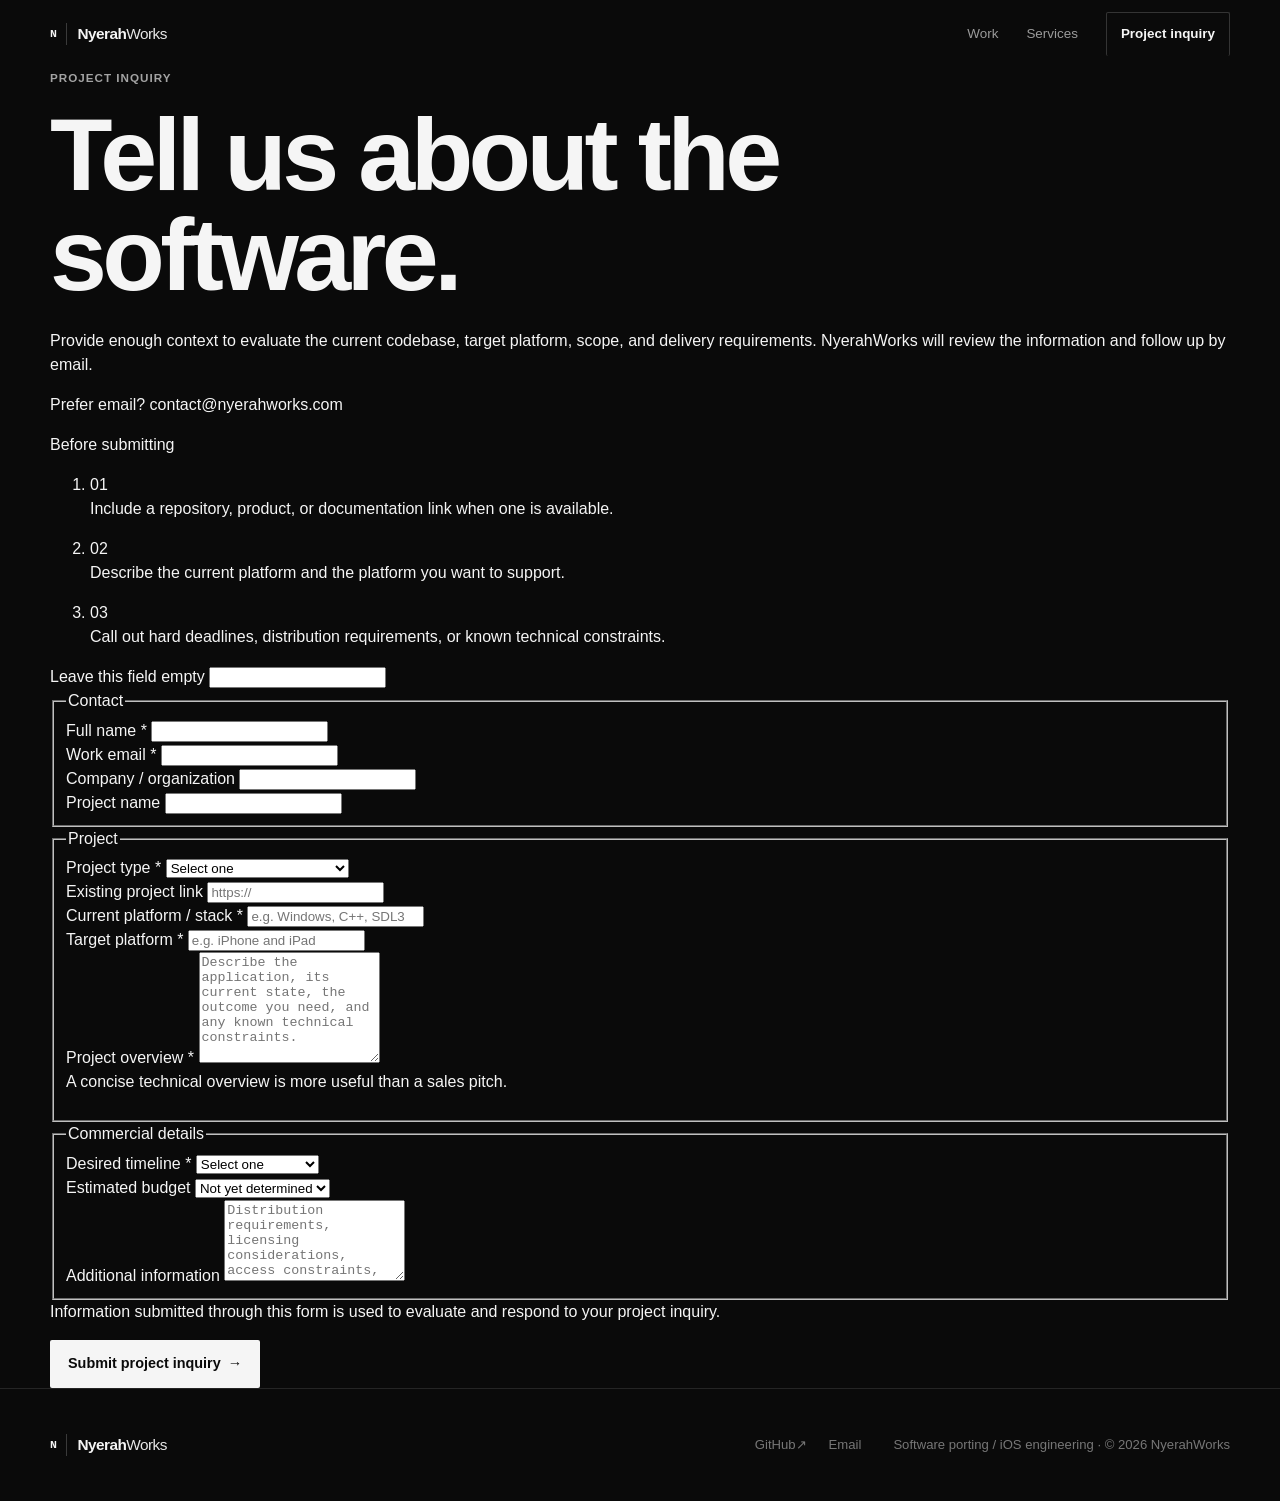
==== inquiry/index.html @ 9537b26c "Add professional project inquiry form" ====
<!doctype html>
<html lang="en">
<head>
  <meta charset="utf-8">
  <meta name="viewport" content="width=device-width, initial-scale=1, viewport-fit=cover">
  <meta name="description" content="Submit a project inquiry to NyerahWorks for software porting, iOS engineering, platform integration, and application modernization work.">
  <meta name="theme-color" content="#0a0a0a">
  <link rel="canonical" href="https://nyerahworks.com/inquiry/">
  <link rel="icon" href="../favicon.svg" type="image/svg+xml">
  <title>Project Inquiry — NyerahWorks</title>
  <link rel="stylesheet" href="../styles.css">
  <link rel="stylesheet" href="../polish.css">
  <link rel="stylesheet" href="inquiry.css">
  <script src="../script.js" defer></script>
</head>
<body>
  <a class="skip-link" href="#main">Skip to content</a>

  <header class="site-header" data-header>
    <div class="nav-shell">
      <a class="brand" href="../" aria-label="NyerahWorks home">
        <span class="brand-symbol" aria-hidden="true">N</span>
        <span class="brand-name"><span class="brand-heavy">Nyerah</span><span class="brand-light">Works</span></span>
      </a>

      <button class="menu-button" type="button" aria-expanded="false" aria-controls="site-nav" data-menu-button>
        <span class="menu-line"></span>
        <span class="menu-line"></span>
        <span class="sr-only">Toggle navigation</span>
      </button>

      <nav class="site-nav" id="site-nav" data-nav>
        <a href="../#work">Work</a>
        <a href="../#services">Services</a>
        <a class="nav-contact" href="./" aria-current="page">Project inquiry</a>
      </nav>
    </div>
  </header>

  <main id="main" class="inquiry-main">
    <section class="inquiry-hero">
      <div class="shell inquiry-hero-grid">
        <div data-reveal>
          <p class="kicker">Project inquiry</p>
          <h1>Tell us about the software.</h1>
        </div>
        <div class="inquiry-intro" data-reveal>
          <p>Provide enough context to evaluate the current codebase, target platform, scope, and delivery requirements. NyerahWorks will review the information and follow up by email.</p>
          <p class="inquiry-direct">Prefer email? <a href="mailto:contact@nyerahworks.com">contact@nyerahworks.com</a></p>
        </div>
      </div>
    </section>

    <section class="inquiry-section">
      <div class="shell inquiry-layout">
        <aside class="inquiry-aside" data-reveal>
          <p class="aside-label">Before submitting</p>
          <ol>
            <li><span>01</span><p>Include a repository, product, or documentation link when one is available.</p></li>
            <li><span>02</span><p>Describe the current platform and the platform you want to support.</p></li>
            <li><span>03</span><p>Call out hard deadlines, distribution requirements, or known technical constraints.</p></li>
          </ol>
        </aside>

        <form class="project-form" action="https://formsubmit.co/contact@nyerahworks.com" method="POST" data-reveal>
          <input type="hidden" name="_subject" value="New Project Inquiry — NyerahWorks">
          <input type="hidden" name="_template" value="table">
          <input type="hidden" name="_next" value="https://nyerahworks.com/inquiry/thanks/">
          <input type="hidden" name="_url" value="https://nyerahworks.com/inquiry/">
          <div class="form-honeypot" aria-hidden="true">
            <label for="company-website">Leave this field empty</label>
            <input id="company-website" type="text" name="_honey" tabindex="-1" autocomplete="off">
          </div>

          <fieldset>
            <legend>Contact</legend>
            <div class="form-grid two-column">
              <div class="form-field">
                <label for="full-name">Full name <span aria-hidden="true">*</span></label>
                <input id="full-name" name="Full Name" type="text" autocomplete="name" required>
              </div>
              <div class="form-field">
                <label for="work-email">Work email <span aria-hidden="true">*</span></label>
                <input id="work-email" name="email" type="email" inputmode="email" autocomplete="email" required>
              </div>
              <div class="form-field">
                <label for="company">Company / organization</label>
                <input id="company" name="Company or Organization" type="text" autocomplete="organization">
              </div>
              <div class="form-field">
                <label for="project-name">Project name</label>
                <input id="project-name" name="Project Name" type="text">
              </div>
            </div>
          </fieldset>

          <fieldset>
            <legend>Project</legend>
            <div class="form-grid two-column">
              <div class="form-field">
                <label for="project-type">Project type <span aria-hidden="true">*</span></label>
                <select id="project-type" name="Project Type" required>
                  <option value="" selected disabled>Select one</option>
                  <option>iOS / iPadOS port</option>
                  <option>Android port</option>
                  <option>Cross-platform port</option>
                  <option>Existing app modernization</option>
                  <option>Build / platform integration</option>
                  <option>Other</option>
                </select>
              </div>
              <div class="form-field">
                <label for="project-link">Existing project link</label>
                <input id="project-link" name="Existing Project Link" type="url" inputmode="url" placeholder="https://">
              </div>
              <div class="form-field">
                <label for="current-platform">Current platform / stack <span aria-hidden="true">*</span></label>
                <input id="current-platform" name="Current Platform or Stack" type="text" placeholder="e.g. Windows, C++, SDL3" required>
              </div>
              <div class="form-field">
                <label for="target-platform">Target platform <span aria-hidden="true">*</span></label>
                <input id="target-platform" name="Target Platform" type="text" placeholder="e.g. iPhone and iPad" required>
              </div>
            </div>

            <div class="form-field form-field-wide">
              <label for="overview">Project overview <span aria-hidden="true">*</span></label>
              <textarea id="overview" name="Project Overview" rows="7" required placeholder="Describe the application, its current state, the outcome you need, and any known technical constraints."></textarea>
              <p class="field-note">A concise technical overview is more useful than a sales pitch.</p>
            </div>
          </fieldset>

          <fieldset>
            <legend>Commercial details</legend>
            <div class="form-grid two-column">
              <div class="form-field">
                <label for="timeline">Desired timeline <span aria-hidden="true">*</span></label>
                <select id="timeline" name="Desired Timeline" required>
                  <option value="" selected disabled>Select one</option>
                  <option>Flexible</option>
                  <option>Within 1 month</option>
                  <option>1–2 months</option>
                  <option>2–4 months</option>
                  <option>4+ months</option>
                  <option>Specific deadline</option>
                </select>
              </div>
              <div class="form-field">
                <label for="budget">Estimated budget</label>
                <select id="budget" name="Estimated Budget">
                  <option value="" selected>Not yet determined</option>
                  <option>Under $2,500</option>
                  <option>$2,500–$5,000</option>
                  <option>$5,000–$10,000</option>
                  <option>$10,000–$25,000</option>
                  <option>$25,000+</option>
                </select>
              </div>
            </div>

            <div class="form-field form-field-wide">
              <label for="additional">Additional information</label>
              <textarea id="additional" name="Additional Information" rows="5" placeholder="Distribution requirements, licensing considerations, access constraints, or anything else relevant to the evaluation."></textarea>
            </div>
          </fieldset>

          <div class="form-submit-row">
            <p>Information submitted through this form is used to evaluate and respond to your project inquiry.</p>
            <button class="button button-primary form-submit" type="submit">Submit project inquiry <span aria-hidden="true">→</span></button>
          </div>
        </form>
      </div>
    </section>
  </main>

  <footer class="site-footer">
    <div class="shell footer-grid">
      <a class="brand" href="../" aria-label="NyerahWorks home">
        <span class="brand-symbol" aria-hidden="true">N</span>
        <span class="brand-name"><span class="brand-heavy">Nyerah</span><span class="brand-light">Works</span></span>
      </a>
      <div class="footer-links">
        <a href="https://github.com/NyerahMT">GitHub <span aria-hidden="true">↗</span></a>
        <a href="mailto:contact@nyerahworks.com">Email</a>
      </div>
      <p>Software porting / iOS engineering · © <span data-year></span> NyerahWorks</p>
    </div>
  </footer>
</body>
</html>
---- styles.css ----
:root {
  --bg: #0a0a0a;
  --surface: #111111;
  --surface-2: #171717;
  --text: #f5f5f5;
  --muted: #a3a3a3;
  --muted-strong: #c6c6c6;
  --line: #252525;
  --line-light: #343434;
  --paper: #f3f3f0;
  --ink: #111111;
  --accent: #a9d9ff;
  --max-width: 1180px;
  --page-pad: 20px;
  --radius: 18px;
}

* {
  box-sizing: border-box;
}

html {
  scroll-behavior: smooth;
  scroll-padding-top: 88px;
  background: var(--bg);
}

body {
  margin: 0;
  min-width: 320px;
  background: var(--bg);
  color: var(--text);
  font-family: Inter, ui-sans-serif, -apple-system, BlinkMacSystemFont, "Segoe UI", Helvetica, Arial, sans-serif;
  font-size: 16px;
  line-height: 1.5;
  -webkit-font-smoothing: antialiased;
  text-rendering: optimizeLegibility;
}

a {
  color: inherit;
  text-decoration: none;
}

button,
a {
  -webkit-tap-highlight-color: transparent;
}

button {
  font: inherit;
}

img {
  display: block;
  width: 100%;
  height: auto;
}

figure,
p,
h1,
h2,
h3 {
  margin-top: 0;
}

::selection {
  background: var(--text);
  color: var(--bg);
}

.shell {
  width: min(100%, calc(var(--max-width) + (var(--page-pad) * 2)));
  margin-inline: auto;
  padding-inline: var(--page-pad);
}

.skip-link {
  position: fixed;
  top: 12px;
  left: 12px;
  z-index: 1000;
  padding: 10px 14px;
  background: var(--paper);
  color: var(--ink);
  border-radius: 8px;
  transform: translateY(-150%);
  transition: transform 160ms ease;
}

.skip-link:focus {
  transform: translateY(0);
}

.sr-only {
  position: absolute;
  width: 1px;
  height: 1px;
  padding: 0;
  margin: -1px;
  overflow: hidden;
  clip: rect(0, 0, 0, 0);
  white-space: nowrap;
  border: 0;
}

/* Header */
.site-header {
  position: sticky;
  top: 0;
  z-index: 100;
  border-bottom: 1px solid transparent;
  background: rgba(10, 10, 10, 0.9);
  transition: border-color 160ms ease, background-color 160ms ease;
}

.site-header.scrolled {
  border-color: var(--line);
  background: rgba(10, 10, 10, 0.96);
  backdrop-filter: blur(16px);
  -webkit-backdrop-filter: blur(16px);
}

.nav-shell {
  position: relative;
  display: flex;
  align-items: center;
  justify-content: space-between;
  width: min(100%, calc(var(--max-width) + (var(--page-pad) * 2)));
  min-height: 68px;
  margin-inline: auto;
  padding-inline: var(--page-pad);
}

.brand {
  display: inline-flex;
  align-items: center;
  gap: 10px;
  min-height: 44px;
  font-size: 0.96rem;
  font-weight: 650;
  letter-spacing: -0.02em;
}

.brand-symbol {
  display: grid;
  place-items: center;
  width: 30px;
  height: 30px;
  border: 1px solid var(--line-light);
  border-radius: 8px;
  font-size: 0.75rem;
  font-weight: 760;
  letter-spacing: -0.04em;
}

.menu-button {
  display: grid;
  place-content: center;
  gap: 6px;
  width: 44px;
  height: 44px;
  padding: 0;
  border: 0;
  border-radius: 9px;
  background: transparent;
  color: var(--text);
  cursor: pointer;
}

.menu-line {
  display: block;
  width: 20px;
  height: 1px;
  background: currentColor;
  transform-origin: center;
  transition: transform 160ms ease;
}

.menu-button[aria-expanded="true"] .menu-line:first-child {
  transform: translateY(3.5px) rotate(45deg);
}

.menu-button[aria-expanded="true"] .menu-line:nth-child(2) {
  transform: translateY(-3.5px) rotate(-45deg);
}

.site-nav {
  position: absolute;
  top: calc(100% + 1px);
  left: 0;
  right: 0;
  display: none;
  padding: 12px var(--page-pad) 20px;
  border-bottom: 1px solid var(--line);
  background: #0a0a0a;
}

.site-nav.open {
  display: grid;
}

.site-nav a {
  display: flex;
  align-items: center;
  min-height: 52px;
  border-bottom: 1px solid var(--line);
  color: var(--muted-strong);
  font-size: 0.96rem;
}

.site-nav a:last-child {
  border-bottom: 0;
}

.site-nav .nav-contact {
  color: var(--text);
  font-weight: 650;
}

/* Shared type */
.kicker {
  margin-bottom: 18px;
  color: var(--muted);
  font-size: 0.73rem;
  font-weight: 700;
  letter-spacing: 0.12em;
  text-transform: uppercase;
}

h1,
h2,
h3 {
  color: var(--text);
  font-weight: 620;
  letter-spacing: -0.045em;
}

h1 {
  max-width: 920px;
  margin-bottom: 24px;
  font-size: clamp(3rem, 13vw, 5.75rem);
  line-height: 0.98;
}

h2 {
  margin-bottom: 20px;
  font-size: clamp(2.2rem, 9vw, 4.5rem);
  line-height: 1.02;
}

h3 {
  margin-bottom: 0;
  font-size: clamp(1.75rem, 7vw, 2.65rem);
  line-height: 1.04;
}

/* Hero */
.hero {
  border-bottom: 1px solid var(--line);
}

.hero-shell {
  display: flex;
  min-height: min(740px, calc(100svh - 68px));
  flex-direction: column;
  justify-content: center;
  padding-top: 72px;
  padding-bottom: 72px;
}

.hero-copy {
  max-width: 700px;
  margin-bottom: 0;
  color: var(--muted-strong);
  font-size: clamp(1.08rem, 4.5vw, 1.32rem);
  line-height: 1.65;
}

.hero-actions {
  display: flex;
  flex-direction: column;
  align-items: stretch;
  gap: 10px;
  margin-top: 34px;
}

.button {
  display: inline-flex;
  min-height: 48px;
  align-items: center;
  justify-content: center;
  gap: 7px;
  padding: 0 17px;
  border: 1px solid transparent;
  border-radius: 9px;
  font-size: 0.9rem;
  font-weight: 650;
  transition: background-color 150ms ease, border-color 150ms ease, color 150ms ease, transform 150ms ease;
}

.button:active {
  transform: translateY(1px);
}

.button-primary {
  background: var(--text);
  color: var(--bg);
}

.button-primary:hover {
  background: #dddddd;
}

.button-quiet {
  border-color: var(--line-light);
  color: var(--muted-strong);
}

.button-quiet:hover {
  border-color: #555;
  color: var(--text);
}

/* Proof strip */
.proof-strip {
  border-bottom: 1px solid var(--line);
}

.proof-grid {
  display: grid;
}

.proof-grid > div {
  display: grid;
  grid-template-columns: 84px minmax(0, 1fr);
  align-items: baseline;
  gap: 16px;
  padding-block: 18px;
  border-bottom: 1px solid var(--line);
}

.proof-grid > div:last-child {
  border-bottom: 0;
}

.proof-label {
  color: #707070;
  font-size: 0.7rem;
  font-weight: 650;
  letter-spacing: 0.08em;
  text-transform: uppercase;
}

.proof-grid strong {
  min-width: 0;
  color: var(--muted-strong);
  font-size: 0.9rem;
  font-weight: 520;
}

/* Sections */
.section {
  padding-top: 92px;
  padding-bottom: 92px;
}

.section-intro {
  max-width: 820px;
  margin-bottom: 52px;
}

.section-intro > p:last-child {
  max-width: 620px;
  margin: 0;
  color: var(--muted);
  font-size: 1rem;
  line-height: 1.75;
}

/* Projects */
.project {
  min-width: 0;
  padding-block: 48px;
  border-top: 1px solid var(--line);
}

.project:last-child {
  border-bottom: 1px solid var(--line);
}

.project-image-link {
  display: block;
  min-width: 0;
  margin-bottom: 30px;
}

.project-figure {
  position: relative;
  margin: 0;
  overflow: hidden;
  border: 1px solid var(--line);
  border-radius: 14px;
  background: var(--surface);
}

.project-figure img {
  aspect-ratio: 16 / 10;
  object-fit: cover;
  transition: transform 300ms ease;
}

.project-image-link:hover img {
  transform: scale(1.012);
}

.project-figure figcaption {
  padding: 10px 12px;
  border-top: 1px solid var(--line);
  color: #777;
  font-size: 0.68rem;
  letter-spacing: 0.04em;
}

.principia-figure img {
  object-position: center;
}

.project-body {
  min-width: 0;
}

.project-heading-row {
  display: grid;
  grid-template-columns: minmax(0, 1fr) auto;
  gap: 16px;
  align-items: start;
}

.project-type {
  margin-bottom: 10px;
  color: var(--accent);
  font-size: 0.75rem;
  font-weight: 650;
  letter-spacing: 0.04em;
}

.project-index {
  padding-top: 4px;
  color: #5d5d5d;
  font-size: 0.74rem;
  font-variant-numeric: tabular-nums;
}

.project-summary {
  max-width: 700px;
  margin: 26px 0 0;
  color: var(--muted);
  font-size: 0.98rem;
  line-height: 1.75;
}

.project-details {
  display: grid;
  gap: 0;
  margin-top: 28px;
  border-top: 1px solid var(--line);
  border-bottom: 1px solid var(--line);
}

.project-details > div {
  display: grid;
  grid-template-columns: 95px minmax(0, 1fr);
  align-items: baseline;
  gap: 14px;
  padding-block: 14px;
  border-bottom: 1px solid var(--line);
}

.project-details > div:last-child {
  border-bottom: 0;
}

.project-details span {
  color: #707070;
  font-size: 0.72rem;
}

.project-details strong {
  min-width: 0;
  color: var(--muted-strong);
  font-size: 0.83rem;
  font-weight: 520;
}

.text-link {
  display: inline-flex;
  min-height: 44px;
  align-items: center;
  gap: 7px;
  margin-top: 20px;
  color: var(--text);
  font-size: 0.9rem;
  font-weight: 620;
}

.text-link span {
  transition: transform 150ms ease;
}

.text-link:hover span {
  transform: translate(2px, -2px);
}

/* Capabilities */
.capabilities-section {
  border-top: 1px solid var(--line);
  border-bottom: 1px solid var(--line);
  background: var(--surface);
}

.compact-intro {
  margin-bottom: 44px;
}

.capability-list {
  border-top: 1px solid var(--line-light);
}

.capability-list article {
  display: grid;
  grid-template-columns: 34px minmax(0, 1fr);
  gap: 16px;
  padding: 26px 0 30px;
  border-bottom: 1px solid var(--line-light);
}

.capability-number {
  padding-top: 5px;
  color: #696969;
  font-size: 0.7rem;
}

.capability-list h3 {
  margin-bottom: 10px;
  font-size: 1.3rem;
  letter-spacing: -0.025em;
}

.capability-list p {
  max-width: 680px;
  margin: 0;
  color: var(--muted);
  font-size: 0.93rem;
  line-height: 1.7;
}

/* About */
.about-grid {
  display: grid;
  gap: 40px;
}

.about-grid h2 {
  max-width: 620px;
}

.about-copy {
  max-width: 640px;
}

.about-copy p {
  margin-bottom: 20px;
  color: var(--muted-strong);
  font-size: 1.03rem;
  line-height: 1.8;
}

.about-copy p:last-child {
  margin-bottom: 0;
  color: var(--muted);
}

/* Contact */
.contact-section {
  padding-top: 80px;
  padding-bottom: 80px;
  background: var(--paper);
  color: var(--ink);
}

.contact-section .kicker {
  color: #707070;
}

.contact-section h2 {
  margin-bottom: 0;
  color: var(--ink);
}

.contact-grid {
  display: grid;
  gap: 34px;
}

.contact-side p {
  max-width: 560px;
  margin-bottom: 24px;
  color: #555;
  line-height: 1.7;
}

.button-light {
  width: 100%;
  border-color: var(--ink);
  background: var(--ink);
  color: var(--paper);
}

.button-light:hover {
  background: #2a2a2a;
}

/* Footer */
.site-footer {
  border-top: 1px solid var(--line);
}

.footer-grid {
  display: grid;
  gap: 22px;
  padding-top: 34px;
  padding-bottom: 34px;
}

.footer-links {
  display: flex;
  flex-wrap: wrap;
  gap: 22px;
}

.footer-links a,
.footer-grid > p {
  margin: 0;
  color: #777;
  font-size: 0.82rem;
}

.footer-links a {
  min-height: 44px;
  display: inline-flex;
  align-items: center;
}

.footer-links a:hover {
  color: var(--text);
}

/* Small phones */
@media (max-width: 374px) {
  :root {
    --page-pad: 16px;
  }

  h1 {
    font-size: 2.65rem;
  }

  .hero-shell {
    padding-top: 56px;
    padding-bottom: 56px;
  }

  .project-details > div,
  .proof-grid > div {
    grid-template-columns: 1fr;
    gap: 5px;
  }
}

/* Tablet and up */
@media (min-width: 700px) {
  :root {
    --page-pad: 32px;
  }

  .hero-shell {
    min-height: 680px;
    padding-top: 100px;
    padding-bottom: 100px;
  }

  .hero-actions {
    flex-direction: row;
    align-items: center;
  }

  .button {
    width: auto;
  }

  .proof-grid {
    grid-template-columns: repeat(3, minmax(0, 1fr));
  }

  .proof-grid > div {
    display: block;
    padding: 22px 24px 22px 0;
    border-right: 1px solid var(--line);
    border-bottom: 0;
  }

  .proof-grid > div + div {
    padding-left: 24px;
  }

  .proof-grid > div:last-child {
    border-right: 0;
  }

  .proof-label,
  .proof-grid strong {
    display: block;
  }

  .proof-grid strong {
    margin-top: 7px;
  }

  .section {
    padding-top: 120px;
    padding-bottom: 120px;
  }

  .project {
    padding-block: 64px;
  }

  .project-figure {
    border-radius: 18px;
  }

  .project-details {
    grid-template-columns: repeat(3, minmax(0, 1fr));
  }

  .project-details > div {
    display: block;
    padding: 17px 18px 17px 0;
    border-right: 1px solid var(--line);
    border-bottom: 0;
  }

  .project-details > div + div {
    padding-left: 18px;
  }

  .project-details > div:last-child {
    border-right: 0;
  }

  .project-details span,
  .project-details strong {
    display: block;
  }

  .project-details strong {
    margin-top: 6px;
  }

  .capability-list article {
    grid-template-columns: 48px minmax(0, 1fr);
    padding: 32px 0 36px;
  }

  .capability-list h3 {
    font-size: 1.55rem;
  }

  .about-grid,
  .contact-grid {
    grid-template-columns: minmax(0, 0.9fr) minmax(0, 1.1fr);
    gap: 80px;
    align-items: start;
  }

  .button-light {
    width: auto;
  }

  .footer-grid {
    grid-template-columns: 1fr auto auto;
    align-items: center;
    gap: 32px;
  }
}

/* Desktop */
@media (min-width: 900px) {
  .menu-button {
    display: none;
  }

  .site-nav {
    position: static;
    display: flex;
    align-items: center;
    gap: 28px;
    padding: 0;
    border: 0;
    background: transparent;
  }

  .site-nav a {
    min-height: 44px;
    border: 0;
    color: #9b9b9b;
    font-size: 0.84rem;
    transition: color 140ms ease;
  }

  .site-nav a:hover {
    color: var(--text);
  }

  .site-nav .nav-contact {
    padding: 0 14px;
    border: 1px solid var(--line-light);
    border-radius: 8px;
    color: var(--text);
  }

  .hero-shell {
    min-height: 730px;
  }

  h1 {
    font-size: clamp(5rem, 8vw, 7.6rem);
  }

  .section-intro {
    margin-bottom: 74px;
  }

  .project {
    display: grid;
    grid-template-columns: minmax(0, 1.2fr) minmax(330px, 0.8fr);
    gap: clamp(44px, 6vw, 88px);
    align-items: center;
    min-height: 610px;
  }

  .project-image-link {
    margin-bottom: 0;
  }

  .project-secondary {
    grid-template-columns: minmax(330px, 0.8fr) minmax(0, 1.2fr);
  }

  .project-secondary .project-image-link {
    order: 2;
  }

  .project-secondary .project-body {
    order: 1;
  }

  .project-figure img {
    min-height: 430px;
  }

  .project-secondary .project-figure img {
    min-height: 390px;
  }

  .project-details {
    grid-template-columns: 1fr;
  }

  .project-details > div,
  .project-details > div + div {
    display: grid;
    grid-template-columns: 105px minmax(0, 1fr);
    gap: 14px;
    padding: 13px 0;
    border-right: 0;
    border-bottom: 1px solid var(--line);
  }

  .project-details > div:last-child {
    border-bottom: 0;
  }

  .project-details strong {
    margin-top: 0;
  }

  .compact-intro {
    max-width: 760px;
    margin-bottom: 60px;
  }

  .capability-list article {
    grid-template-columns: 70px minmax(0, 1fr);
    align-items: start;
    padding: 38px 0 42px;
  }

  .capability-list article > div {
    display: grid;
    grid-template-columns: minmax(220px, 0.7fr) minmax(0, 1.3fr);
    gap: 64px;
    align-items: baseline;
  }

  .capability-list h3 {
    margin: 0;
  }

  .contact-section {
    padding-top: 110px;
    padding-bottom: 110px;
  }
}

/* Large desktop */
@media (min-width: 1200px) {
  :root {
    --page-pad: 40px;
  }

  .hero-copy {
    font-size: 1.28rem;
  }
}

@media (prefers-reduced-motion: reduce) {
  html {
    scroll-behavior: auto;
  }

  *,
  *::before,
  *::after {
    scroll-behavior: auto !important;
    transition-duration: 0.01ms !important;
    animation-duration: 0.01ms !important;
    animation-iteration-count: 1 !important;
  }
}
---- polish.css ----
/* Editorial refinement layer. Keep the responsive base, remove generic SaaS rhythms. */

.brand-name {
  display: inline-flex;
  align-items: baseline;
  letter-spacing: -0.035em;
}

.brand-heavy {
  font-weight: 780;
}

.brand-light {
  font-weight: 430;
  color: #e7e7e7;
}

/* The mark reads more like a wordmark detail than an app icon. */
.brand-symbol {
  display: inline-flex;
  width: auto;
  height: 22px;
  padding-right: 10px;
  border: 0;
  border-right: 1px solid #3a3a3a;
  border-radius: 0;
  font-family: ui-monospace, SFMono-Regular, Menlo, Monaco, Consolas, "Liberation Mono", monospace;
  font-size: 0.72rem;
  font-weight: 720;
}

.hero-shell {
  min-height: auto;
  padding-top: 86px;
  padding-bottom: 94px;
}

.hero h1 {
  max-width: 780px;
  font-size: clamp(2.85rem, 12vw, 5.15rem);
  line-height: 0.96;
}

.hero-copy {
  max-width: 720px;
  font-size: clamp(1.02rem, 4vw, 1.18rem);
  line-height: 1.64;
}

.kicker {
  letter-spacing: 0.085em;
}

.button,
.site-nav .nav-contact {
  border-radius: 2px;
}

.button {
  position: relative;
  overflow: hidden;
}

.button::after {
  content: "";
  position: absolute;
  right: 0;
  bottom: 0;
  left: 0;
  height: 1px;
  background: currentColor;
  opacity: 0;
  transform: scaleX(0.25);
  transform-origin: left;
  transition: opacity 180ms ease, transform 260ms cubic-bezier(0.2, 0.8, 0.2, 1);
}

.button:hover::after {
  opacity: 0.35;
  transform: scaleX(1);
}

/* Replace the familiar three equal-column proof strip with one engineering path. */
.signal-strip {
  border-bottom: 1px solid var(--line);
  background: #0c0c0c;
}

.signal-line {
  display: grid;
  gap: 8px;
  padding-top: 18px;
  padding-bottom: 18px;
}

.signal-label {
  color: #696969;
  font-family: ui-monospace, SFMono-Regular, Menlo, Monaco, Consolas, "Liberation Mono", monospace;
  font-size: 0.66rem;
  font-weight: 560;
  letter-spacing: 0.08em;
  text-transform: uppercase;
}

.signal-flow {
  display: flex;
  min-width: 0;
  flex-wrap: wrap;
  align-items: center;
  gap: 7px 11px;
  color: #d2d2d2;
  font-family: ui-monospace, SFMono-Regular, Menlo, Monaco, Consolas, "Liberation Mono", monospace;
  font-size: 0.75rem;
  line-height: 1.5;
}

.signal-arrow {
  color: #647785;
}

.section {
  padding-top: 80px;
  padding-bottom: 80px;
}

.section-intro {
  margin-bottom: 44px;
}

.section-intro h2 {
  max-width: 760px;
}

.section-intro-editorial h2 {
  max-width: 680px;
}

.section-intro > p:last-child {
  max-width: 660px;
}

.project {
  position: relative;
}

.project::before {
  content: "";
  position: absolute;
  top: -1px;
  left: 0;
  width: 52px;
  height: 1px;
  background: #8fa9bc;
}

.project-type {
  max-width: 100%;
  color: #9eb6c8;
  font-family: ui-monospace, SFMono-Regular, Menlo, Monaco, Consolas, "Liberation Mono", monospace;
  font-size: 0.7rem;
  font-weight: 560;
  line-height: 1.55;
  letter-spacing: 0;
}

.project-figure {
  isolation: isolate;
  border-radius: 3px;
}

.project-figure img {
  transform: scale(1.045) translate3d(0, var(--parallax-y, 0px), 0);
  transition: transform 420ms cubic-bezier(0.2, 0.8, 0.2, 1);
  will-change: transform;
}

.project-image-link:hover img {
  transform: scale(1.06) translate3d(0, var(--parallax-y, 0px), 0);
}

.project-figure figcaption {
  display: flex;
  justify-content: space-between;
  gap: 16px;
  font-family: ui-monospace, SFMono-Regular, Menlo, Monaco, Consolas, "Liberation Mono", monospace;
  letter-spacing: 0;
}

.project-figure figcaption span:last-child {
  color: #606060;
  text-align: right;
}

.project-summary {
  color: #b0b0b0;
}

.project-details span {
  color: #7b7b7b;
}

.project-details strong {
  color: #d0d0d0;
}

.project-links {
  display: flex;
  flex-wrap: wrap;
  gap: 8px 20px;
  margin-top: 16px;
}

.project-links .text-link {
  margin-top: 0;
}

.project-case-link {
  color: #f1f1f1;
  font-weight: 700;
}

.project-case-link span {
  color: #9eb6c8;
}

.capabilities-section {
  background: #0d0d0d;
}

.capability-list article {
  position: relative;
}

.capability-list article::after {
  content: "";
  position: absolute;
  bottom: -1px;
  left: 0;
  width: 0;
  height: 1px;
  background: #5f7484;
  transition: width 500ms cubic-bezier(0.2, 0.8, 0.2, 1);
}

.capability-list article:hover::after {
  width: min(180px, 35%);
}

.capability-list h3 {
  font-size: 1.22rem;
  font-weight: 620;
}

.capability-list p {
  max-width: 760px;
}

.contact-section {
  position: relative;
  padding-top: 76px;
  padding-bottom: 76px;
  overflow: hidden;
}

.contact-section::before {
  content: "NYW / IOS";
  position: absolute;
  right: max(20px, calc((100vw - var(--max-width)) / 2));
  bottom: -0.16em;
  color: rgba(17, 17, 17, 0.045);
  font-family: ui-monospace, SFMono-Regular, Menlo, Monaco, Consolas, "Liberation Mono", monospace;
  font-size: clamp(4rem, 12vw, 9rem);
  font-weight: 800;
  line-height: 1;
  letter-spacing: -0.08em;
  pointer-events: none;
  white-space: nowrap;
}

.contact-grid {
  position: relative;
  z-index: 1;
}

.contact-side p {
  max-width: 620px;
}

/* Scroll-linked reveal: a mechanical wipe on imagery, quiet movement on copy. */
.motion-ready [data-reveal] {
  opacity: 0;
  transform: translate3d(0, 16px, 0);
  transition: opacity 620ms ease, transform 760ms cubic-bezier(0.16, 1, 0.3, 1);
}

.motion-ready [data-reveal].is-visible {
  opacity: 1;
  transform: translate3d(0, 0, 0);
}

.motion-ready [data-reveal] .project-figure::after {
  content: "";
  position: absolute;
  z-index: 3;
  inset: 0;
  background: #151515;
  transform: scaleX(1);
  transform-origin: right center;
  transition: transform 920ms 80ms cubic-bezier(0.77, 0, 0.18, 1);
  pointer-events: none;
}

.motion-ready [data-reveal].is-visible .project-figure::after {
  transform: scaleX(0);
}

/* Desktop page-position rail. It doubles as navigation context without becoming a widget. */
.scroll-rail {
  display: none;
}

@media (min-width: 700px) {
  .hero-shell {
    padding-top: 114px;
    padding-bottom: 120px;
  }

  .signal-line {
    grid-template-columns: 120px minmax(0, 1fr);
    align-items: center;
    gap: 24px;
    padding-top: 20px;
    padding-bottom: 20px;
  }

  .section {
    padding-top: 100px;
    padding-bottom: 100px;
  }
}

@media (min-width: 900px) {
  .hero-shell {
    min-height: min(760px, calc(100svh - 68px));
  }

  .hero h1 {
    max-width: 860px;
    font-size: clamp(5.2rem, 8.1vw, 7.4rem);
  }

  .section-intro {
    margin-bottom: 66px;
  }

  .project {
    gap: clamp(52px, 6.5vw, 96px);
  }

  .project-figure {
    border-radius: 3px;
  }

  .project-featured .project-image-link {
    transform: translateX(-10px);
  }

  .project-secondary .project-image-link {
    transform: translateX(10px);
  }

  .capability-list article > div {
    grid-template-columns: minmax(190px, 0.62fr) minmax(0, 1.38fr);
  }
}

@media (min-width: 1280px) {
  .scroll-rail {
    position: fixed;
    top: 50%;
    right: 17px;
    z-index: 40;
    display: grid;
    width: 34px;
    justify-items: center;
    gap: 10px;
    transform: translateY(-50%);
    color: #626262;
    font-family: ui-monospace, SFMono-Regular, Menlo, Monaco, Consolas, "Liberation Mono", monospace;
    font-size: 0.58rem;
    letter-spacing: 0.05em;
    pointer-events: none;
  }

  .scroll-rail-section {
    writing-mode: vertical-rl;
    transform: rotate(180deg);
    white-space: nowrap;
  }

  .scroll-rail-track {
    position: relative;
    display: block;
    width: 1px;
    height: 112px;
    overflow: hidden;
    background: #292929;
  }

  .scroll-rail-fill {
    position: absolute;
    top: 0;
    left: 0;
    width: 1px;
    height: var(--scroll-progress, 0%);
    background: #9eb6c8;
  }

  .scroll-rail-percent {
    color: #858585;
    font-variant-numeric: tabular-nums;
  }
}

@media (max-width: 520px) {
  .project-figure figcaption {
    display: block;
  }

  .project-figure figcaption span {
    display: block;
  }

  .project-figure figcaption span:last-child {
    margin-top: 3px;
    text-align: left;
  }
}

@media (prefers-reduced-motion: reduce) {
  .motion-ready [data-reveal],
  .motion-ready [data-reveal].is-visible {
    opacity: 1;
    transform: none;
  }

  .motion-ready [data-reveal] .project-figure::after,
  .motion-ready [data-reveal].is-visible .project-figure::after {
    display: none;
  }

  .project-figure img,
  .project-image-link:hover img {
    transform: none;
  }
}
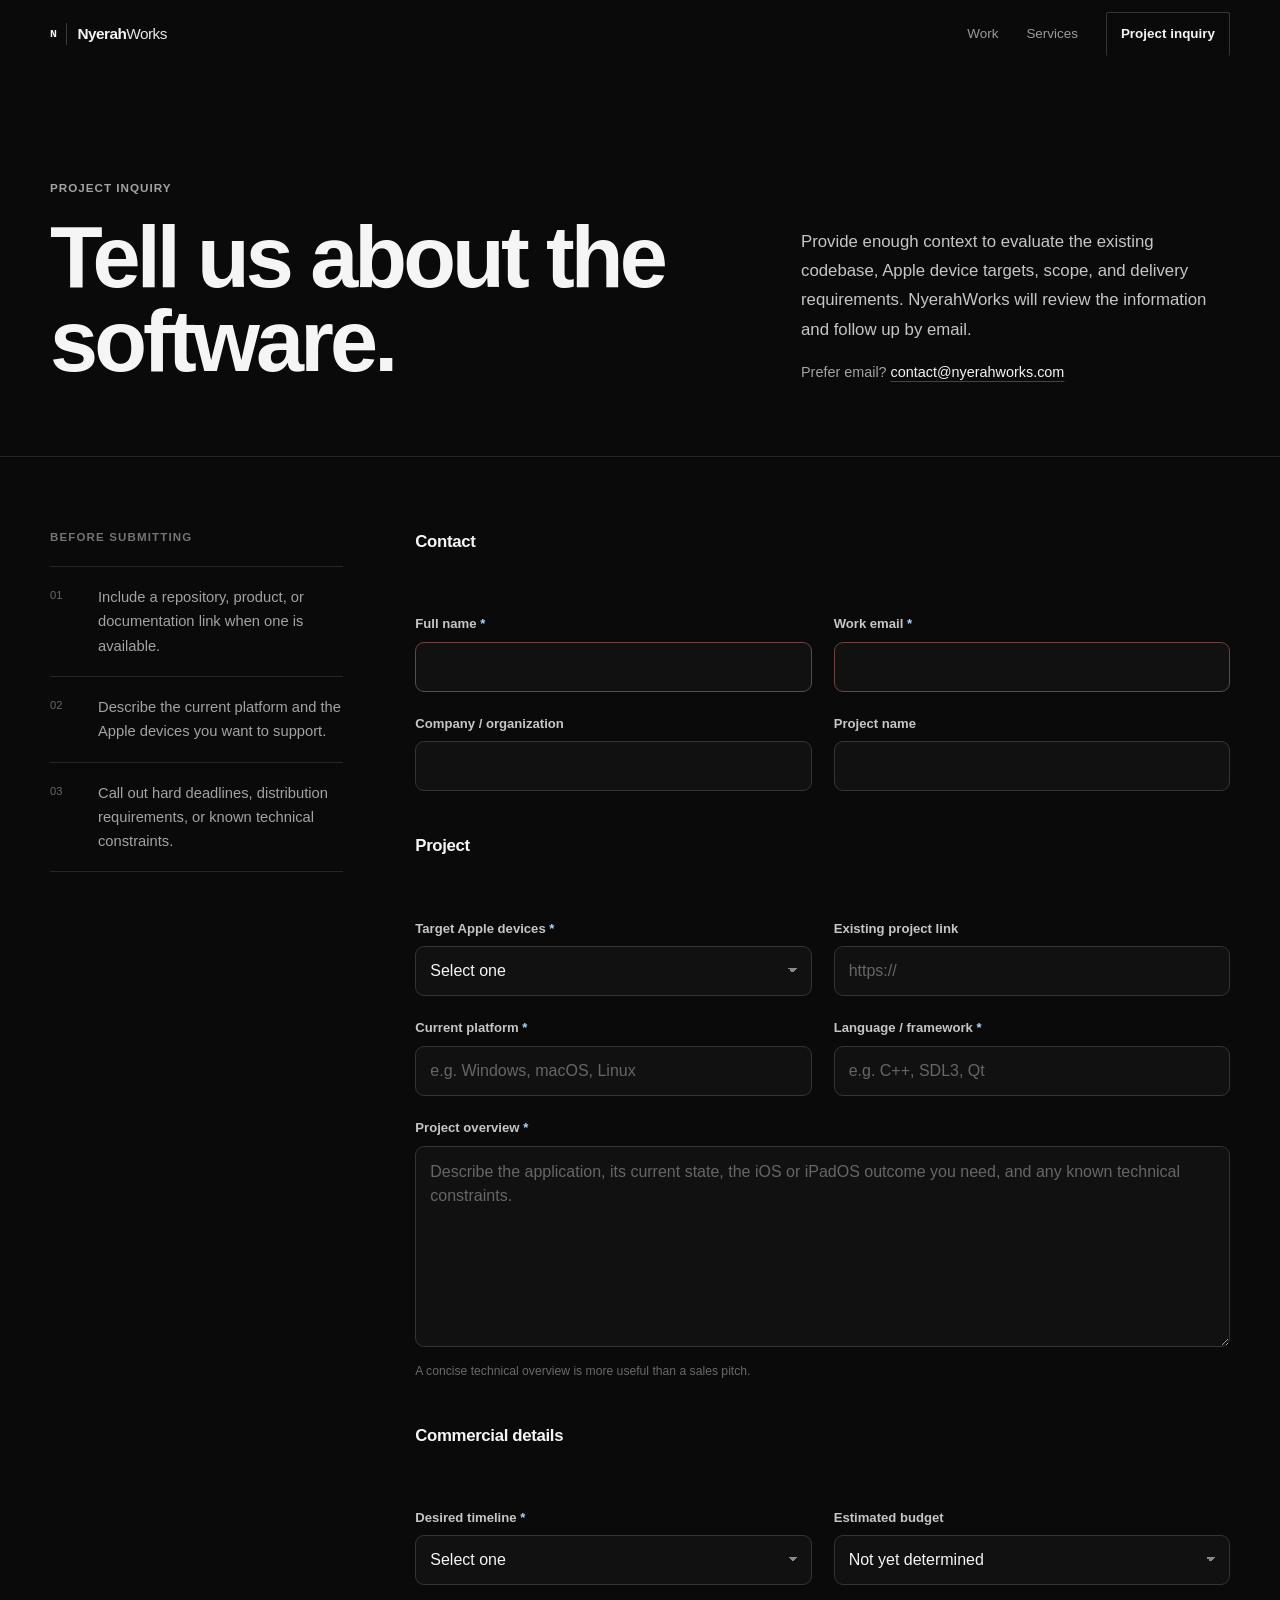
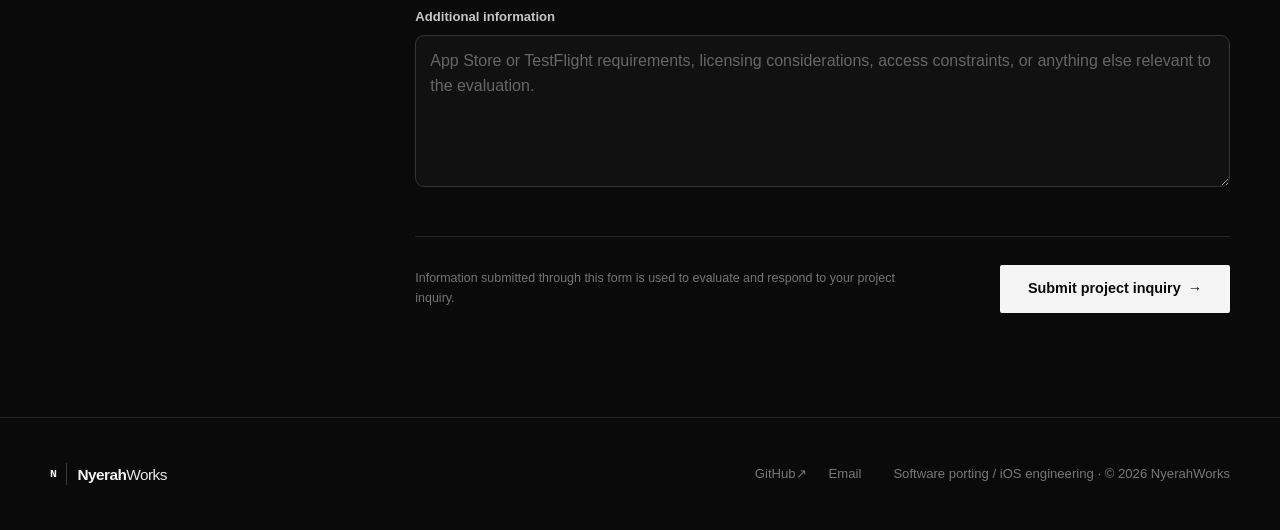
==== commit 780baca0: "Focus inquiry form on iOS porting" ====
--- a/inquiry/index.html
+++ b/inquiry/index.html
@@ -3,7 +3,7 @@
 <head>
   <meta charset="utf-8">
   <meta name="viewport" content="width=device-width, initial-scale=1, viewport-fit=cover">
-  <meta name="description" content="Submit a project inquiry to NyerahWorks for software porting, iOS engineering, platform integration, and application modernization work.">
+  <meta name="description" content="Submit a project inquiry to NyerahWorks for iOS and iPadOS software porting, platform integration, testing, and distribution.">
   <meta name="theme-color" content="#0a0a0a">
   <link rel="canonical" href="https://nyerahworks.com/inquiry/">
   <link rel="icon" href="../favicon.svg" type="image/svg+xml">
@@ -45,7 +45,7 @@
           <h1>Tell us about the software.</h1>
         </div>
         <div class="inquiry-intro" data-reveal>
-          <p>Provide enough context to evaluate the current codebase, target platform, scope, and delivery requirements. NyerahWorks will review the information and follow up by email.</p>
+          <p>Provide enough context to evaluate the existing codebase, Apple device targets, scope, and delivery requirements. NyerahWorks will review the information and follow up by email.</p>
           <p class="inquiry-direct">Prefer email? <a href="mailto:contact@nyerahworks.com">contact@nyerahworks.com</a></p>
         </div>
       </div>
@@ -57,7 +57,7 @@
           <p class="aside-label">Before submitting</p>
           <ol>
             <li><span>01</span><p>Include a repository, product, or documentation link when one is available.</p></li>
-            <li><span>02</span><p>Describe the current platform and the platform you want to support.</p></li>
+            <li><span>02</span><p>Describe the current platform and the Apple devices you want to support.</p></li>
             <li><span>03</span><p>Call out hard deadlines, distribution requirements, or known technical constraints.</p></li>
           </ol>
         </aside>
@@ -98,15 +98,13 @@
             <legend>Project</legend>
             <div class="form-grid two-column">
               <div class="form-field">
-                <label for="project-type">Project type <span aria-hidden="true">*</span></label>
-                <select id="project-type" name="Project Type" required>
+                <label for="apple-target">Target Apple devices <span aria-hidden="true">*</span></label>
+                <select id="apple-target" name="Target Apple Devices" required>
                   <option value="" selected disabled>Select one</option>
-                  <option>iOS / iPadOS port</option>
-                  <option>Android port</option>
-                  <option>Cross-platform port</option>
-                  <option>Existing app modernization</option>
-                  <option>Build / platform integration</option>
-                  <option>Other</option>
+                  <option>iPhone</option>
+                  <option>iPad</option>
+                  <option>iPhone and iPad</option>
+                  <option>Not yet determined</option>
                 </select>
               </div>
               <div class="form-field">
@@ -114,18 +112,18 @@
                 <input id="project-link" name="Existing Project Link" type="url" inputmode="url" placeholder="https://">
               </div>
               <div class="form-field">
-                <label for="current-platform">Current platform / stack <span aria-hidden="true">*</span></label>
-                <input id="current-platform" name="Current Platform or Stack" type="text" placeholder="e.g. Windows, C++, SDL3" required>
+                <label for="current-platform">Current platform <span aria-hidden="true">*</span></label>
+                <input id="current-platform" name="Current Platform" type="text" placeholder="e.g. Windows, macOS, Linux" required>
               </div>
               <div class="form-field">
-                <label for="target-platform">Target platform <span aria-hidden="true">*</span></label>
-                <input id="target-platform" name="Target Platform" type="text" placeholder="e.g. iPhone and iPad" required>
+                <label for="tech-stack">Language / framework <span aria-hidden="true">*</span></label>
+                <input id="tech-stack" name="Language or Framework" type="text" placeholder="e.g. C++, SDL3, Qt" required>
               </div>
             </div>
 
             <div class="form-field form-field-wide">
               <label for="overview">Project overview <span aria-hidden="true">*</span></label>
-              <textarea id="overview" name="Project Overview" rows="7" required placeholder="Describe the application, its current state, the outcome you need, and any known technical constraints."></textarea>
+              <textarea id="overview" name="Project Overview" rows="7" required placeholder="Describe the application, its current state, the iOS or iPadOS outcome you need, and any known technical constraints."></textarea>
               <p class="field-note">A concise technical overview is more useful than a sales pitch.</p>
             </div>
           </fieldset>
@@ -160,7 +158,7 @@
 
             <div class="form-field form-field-wide">
               <label for="additional">Additional information</label>
-              <textarea id="additional" name="Additional Information" rows="5" placeholder="Distribution requirements, licensing considerations, access constraints, or anything else relevant to the evaluation."></textarea>
+              <textarea id="additional" name="Additional Information" rows="5" placeholder="App Store or TestFlight requirements, licensing considerations, access constraints, or anything else relevant to the evaluation."></textarea>
             </div>
           </fieldset>
 
--- a/inquiry/inquiry.css
+++ b/inquiry/inquiry.css
@@ -0,0 +1,308 @@
+.inquiry-main {
+  background: var(--bg);
+}
+
+.inquiry-hero {
+  padding: 110px 0 72px;
+  border-bottom: 1px solid var(--line);
+}
+
+.inquiry-hero-grid {
+  display: grid;
+  gap: 36px;
+}
+
+.inquiry-hero h1 {
+  max-width: 780px;
+  margin-bottom: 0;
+  font-size: clamp(3rem, 10vw, 5.4rem);
+}
+
+.inquiry-intro {
+  max-width: 620px;
+}
+
+.inquiry-intro > p:first-child {
+  margin-bottom: 18px;
+  color: var(--muted-strong);
+  font-size: 1.05rem;
+  line-height: 1.75;
+}
+
+.inquiry-direct {
+  margin: 0;
+  color: var(--muted);
+  font-size: 0.9rem;
+}
+
+.inquiry-direct a {
+  color: var(--text);
+  text-decoration: underline;
+  text-decoration-color: #444;
+  text-underline-offset: 4px;
+}
+
+.inquiry-section {
+  padding: 72px 0 104px;
+}
+
+.inquiry-layout {
+  display: grid;
+  gap: 52px;
+}
+
+.inquiry-aside {
+  max-width: 620px;
+}
+
+.aside-label {
+  margin-bottom: 20px;
+  color: #747474;
+  font-size: 0.72rem;
+  font-weight: 700;
+  letter-spacing: 0.1em;
+  text-transform: uppercase;
+}
+
+.inquiry-aside ol {
+  margin: 0;
+  padding: 0;
+  list-style: none;
+  border-top: 1px solid var(--line);
+}
+
+.inquiry-aside li {
+  display: grid;
+  grid-template-columns: 36px minmax(0, 1fr);
+  gap: 12px;
+  padding: 18px 0;
+  border-bottom: 1px solid var(--line);
+}
+
+.inquiry-aside li span {
+  padding-top: 2px;
+  color: #666;
+  font-size: 0.7rem;
+  font-variant-numeric: tabular-nums;
+}
+
+.inquiry-aside li p {
+  margin: 0;
+  color: var(--muted);
+  font-size: 0.92rem;
+  line-height: 1.65;
+}
+
+.project-form {
+  min-width: 0;
+}
+
+.project-form fieldset {
+  min-width: 0;
+  margin: 0;
+  padding: 34px 0 42px;
+  border: 0;
+  border-top: 1px solid var(--line);
+}
+
+.project-form fieldset:last-of-type {
+  border-bottom: 1px solid var(--line);
+}
+
+.project-form legend {
+  width: 100%;
+  margin: 0 0 26px;
+  padding: 0;
+  color: var(--text);
+  font-size: 1.05rem;
+  font-weight: 650;
+  letter-spacing: -0.02em;
+}
+
+.form-grid {
+  display: grid;
+  gap: 22px;
+}
+
+.form-field {
+  min-width: 0;
+}
+
+.form-field-wide {
+  margin-top: 22px;
+}
+
+.form-field label {
+  display: block;
+  margin-bottom: 8px;
+  color: var(--muted-strong);
+  font-size: 0.82rem;
+  font-weight: 620;
+}
+
+.form-field label span {
+  color: var(--accent);
+}
+
+.project-form input,
+.project-form select,
+.project-form textarea {
+  width: 100%;
+  border: 1px solid var(--line-light);
+  border-radius: 9px;
+  outline: 0;
+  background: var(--surface);
+  color: var(--text);
+  font: inherit;
+  transition: border-color 150ms ease, background-color 150ms ease, box-shadow 150ms ease;
+}
+
+.project-form input,
+.project-form select {
+  min-height: 50px;
+  padding: 0 14px;
+}
+
+.project-form textarea {
+  min-height: 132px;
+  padding: 13px 14px;
+  resize: vertical;
+  line-height: 1.55;
+}
+
+.project-form select {
+  appearance: none;
+  -webkit-appearance: none;
+  padding-right: 42px;
+  background-image:
+    linear-gradient(45deg, transparent 50%, #8a8a8a 50%),
+    linear-gradient(135deg, #8a8a8a 50%, transparent 50%);
+  background-position:
+    calc(100% - 18px) 21px,
+    calc(100% - 13px) 21px;
+  background-size: 5px 5px, 5px 5px;
+  background-repeat: no-repeat;
+}
+
+.project-form input::placeholder,
+.project-form textarea::placeholder {
+  color: #666;
+}
+
+.project-form input:focus,
+.project-form select:focus,
+.project-form textarea:focus {
+  border-color: #666;
+  background: #151515;
+  box-shadow: 0 0 0 3px rgba(255, 255, 255, 0.04);
+}
+
+.project-form input:invalid:not(:placeholder-shown),
+.project-form textarea:invalid:not(:placeholder-shown) {
+  border-color: #6b4343;
+}
+
+.field-note {
+  margin: 8px 0 0;
+  color: #696969;
+  font-size: 0.76rem;
+  line-height: 1.5;
+}
+
+.form-submit-row {
+  display: grid;
+  gap: 20px;
+  padding-top: 28px;
+}
+
+.form-submit-row p {
+  max-width: 520px;
+  margin: 0;
+  color: #737373;
+  font-size: 0.78rem;
+  line-height: 1.6;
+}
+
+.form-submit {
+  width: 100%;
+  border: 0;
+  cursor: pointer;
+}
+
+.form-honeypot {
+  position: absolute !important;
+  width: 1px !important;
+  height: 1px !important;
+  overflow: hidden !important;
+  clip: rect(0 0 0 0) !important;
+  clip-path: inset(50%) !important;
+  white-space: nowrap !important;
+}
+
+.thanks-section {
+  min-height: calc(100svh - 68px);
+  display: flex;
+  align-items: center;
+  padding: 90px 0;
+}
+
+.thanks-card {
+  max-width: 760px;
+}
+
+.thanks-card h1 {
+  margin-bottom: 24px;
+  font-size: clamp(3rem, 11vw, 5.25rem);
+}
+
+.thanks-card > p:not(.kicker) {
+  max-width: 610px;
+  margin-bottom: 30px;
+  color: var(--muted-strong);
+  font-size: 1.05rem;
+  line-height: 1.75;
+}
+
+.thanks-actions {
+  display: flex;
+  flex-direction: column;
+  gap: 10px;
+}
+
+@media (min-width: 720px) {
+  .two-column {
+    grid-template-columns: repeat(2, minmax(0, 1fr));
+  }
+
+  .form-submit-row {
+    grid-template-columns: minmax(0, 1fr) auto;
+    align-items: center;
+  }
+
+  .form-submit {
+    width: auto;
+    min-width: 230px;
+  }
+
+  .thanks-actions {
+    flex-direction: row;
+  }
+}
+
+@media (min-width: 900px) {
+  .inquiry-hero-grid {
+    grid-template-columns: minmax(0, 1.25fr) minmax(320px, 0.75fr);
+    align-items: end;
+  }
+
+  .inquiry-layout {
+    grid-template-columns: minmax(240px, 0.36fr) minmax(0, 1fr);
+    gap: 72px;
+    align-items: start;
+  }
+
+  .inquiry-aside {
+    position: sticky;
+    top: 108px;
+  }
+}
